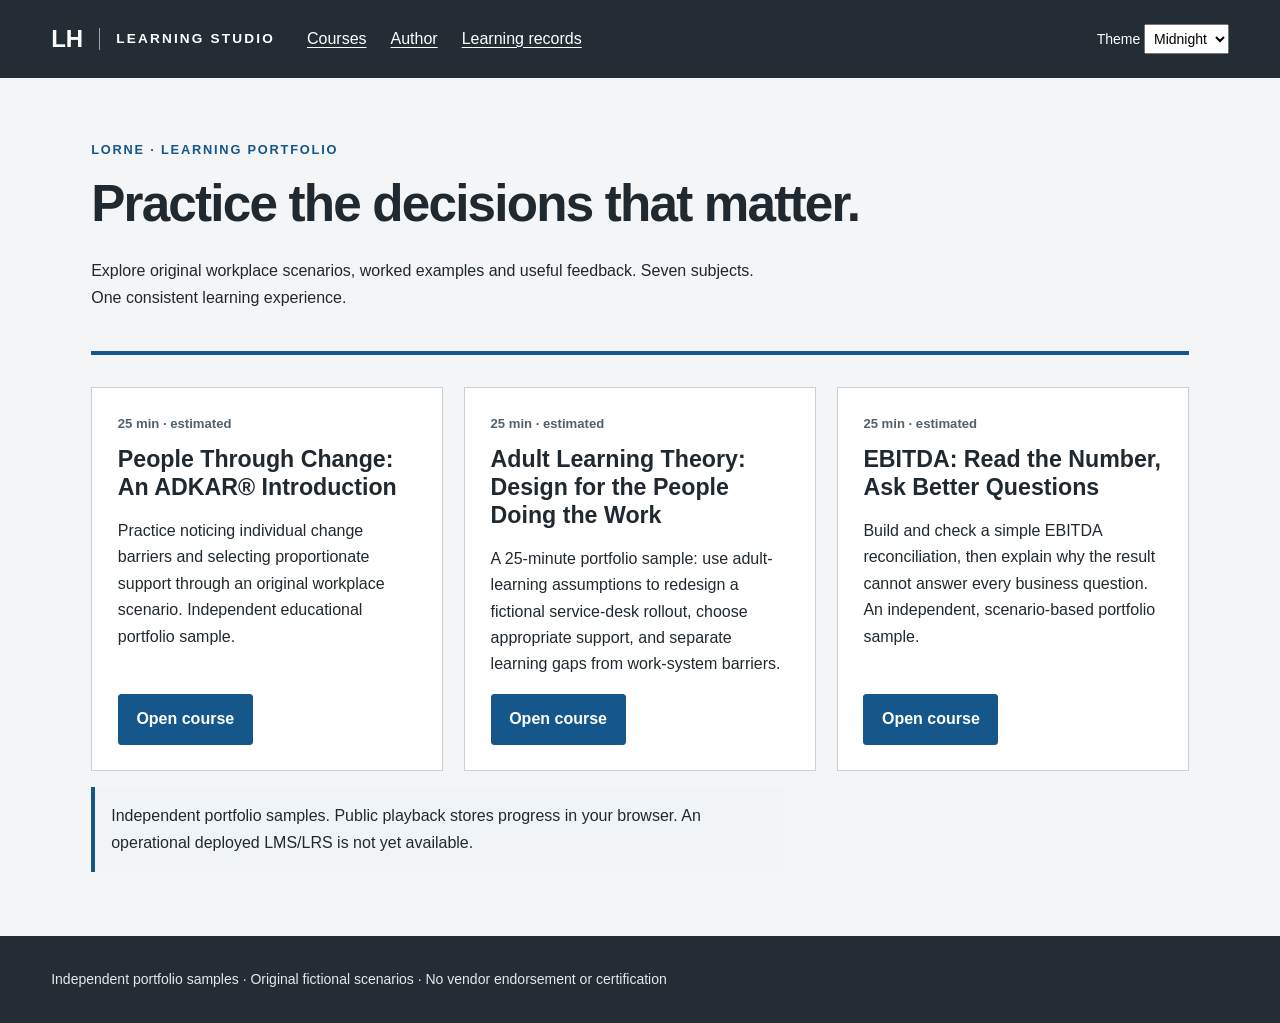
==== index.html @ cab21190 "Publish three-course static portfolio preview and editable source Includes EBITDA, ADKAR and Adult L" ====
<!doctype html>
<html lang="en"><head><meta charset="utf-8"><meta name="viewport" content="width=device-width,initial-scale=1"><meta name="description" content="Independent, scenario-based learning portfolio by Lorne Hopkins."><title>Learning studio | Lorne Hopkins</title><link rel="stylesheet" href="styles.css"><script type="module" src="app.js"></script></head>
<body><link rel="stylesheet" href="panels.css"><a class="skip" href="#main">Skip to learning content</a><header><a class="brand" href="./">LH <span>LEARNING STUDIO</span></a><nav aria-label="Main"><a href="./">Courses</a><a href="author.html">Author</a><a href="records.html">Learning records</a></nav><label class="theme-label">Theme <select id="theme"><option value="red">Garnet</option><option value="blue">Midnight</option></select></label></header>
<div id="app"><main id="main"><h1>Learning studio</h1><p role="status">Loading courses…</p></main></div>
<footer>Independent portfolio samples · Original fictional scenarios · No vendor endorsement or certification</footer></body></html>
---- styles.css ----
:root{--accent:#a72820;--dark:#242d34;--ink:#202930;--muted:#53616b;--paper:#fff;--bg:#f3f5f6;--line:#c9d1d7;font-family:Inter,Segoe UI,Arial,sans-serif;color:var(--ink);background:var(--bg);font-size:100%;line-height:1.65}*{box-sizing:border-box}body{margin:0}body[data-theme=blue]{--accent:#15578a}a{color:var(--accent);text-underline-offset:.2em}button,input,textarea,select{font:inherit}button,.button{display:inline-block;border:1px solid var(--accent);background:var(--accent);color:#fff;padding:.7rem 1.1rem;cursor:pointer;border-radius:3px;font-weight:600;text-decoration:none}button.secondary{background:white;color:var(--accent)}button:disabled{opacity:.5;cursor:not-allowed}button:hover{filter:brightness(.92)}:focus-visible{outline:3px solid #1475c1;outline-offset:4px}header{background:var(--dark);color:#fff;display:flex;align-items:center;gap:2rem;padding:1.2rem 4vw;flex-wrap:wrap}header a{color:#fff}header nav{display:flex;gap:1.5rem}.brand{font-size:1.5rem;font-weight:800;text-decoration:none;display:flex;align-items:center;gap:1rem}.brand span{font-size:.85rem;letter-spacing:.16em;border-left:1px solid #9aa6af;padding-left:1rem}.theme-label{margin-left:auto;font-size:.875rem}select{padding:.3rem}.skip{position:absolute;top:-100px;background:white;padding:1rem;z-index:10}.skip:focus{top:0}main{max-width:1200px;margin:auto;padding:3rem 4vw}.eyebrow{text-transform:uppercase;letter-spacing:.14em;font-size:.8rem;font-weight:700;color:var(--accent)}h1,h2,h3{line-height:1.2}h1{font-size:clamp(2rem,4vw,3.6rem);font-weight:650;letter-spacing:-.035em;margin:.5rem 0 1.5rem;max-width:900px}h2{font-size:1.8rem}h3{font-size:1.2rem}p{max-width:78ch}.intro{border-bottom:4px solid var(--accent);padding-bottom:1.5rem;margin-bottom:2rem}.muted{color:var(--muted)}.grid{display:grid;grid-template-columns:repeat(auto-fit,minmax(min(100%,290px),1fr));gap:1.3rem}.card{background:#fff;border:1px solid var(--line);padding:1.6rem;display:flex;flex-direction:column;align-items:flex-start;gap:.7rem}.card h2{font-size:1.45rem;margin:0}.card p{margin:.3rem 0}.card .button{margin-top:auto}.tag{font-size:.82rem;color:var(--muted);font-weight:600}.layout{display:grid;grid-template-columns:280px minmax(0,1fr);max-width:1500px;margin:auto}.sidebar{padding:2rem 1.5rem;background:#e8edef;border-right:1px solid var(--line)}.sidebar ol{padding:0;list-style:none}.sidebar button{display:block;width:100%;text-align:left;margin:.5rem 0;background:transparent;color:var(--ink);border-color:transparent;font-weight:400}.sidebar button[aria-current=step]{background:white;border-left:4px solid var(--accent);font-weight:700}.sidebar progress{width:100%;accent-color:var(--accent)}.course-main{margin:0;max-width:100%;padding:2.5rem clamp(1.2rem,4vw,4rem)}.prose{max-width:78ch}.prose p{white-space:pre-wrap}.callout,fieldset,.result{background:white;border:1px solid var(--line);padding:1.5rem;margin:1.5rem 0}fieldset{min-width:0}legend{font-weight:700;padding:0 .3rem}.choice{display:flex;align-items:flex-start;gap:.7rem;padding:.65rem .4rem;cursor:pointer}.choice input{margin-top:.45rem;width:1.15rem;height:1.15rem;flex-shrink:0}.feedback{border-left:4px solid var(--accent);padding:1rem;background:#f1f4f6;margin-top:1rem}.actions{display:flex;gap:1rem;justify-content:space-between;flex-wrap:wrap;margin:2rem 0}.status{font-size:.9rem;color:var(--muted)}textarea{width:100%;padding:1rem;min-height:150px;border:1px solid #697c89;resize:vertical}textarea.code{font-family:Consolas,monospace;min-height:60vh;font-size:.875rem}input[type=text]{padding:.5rem;width:100%}footer{padding:2rem 4vw;background:#242d34;color:#e4e9ed;font-size:.875rem}table{width:100%;border-collapse:collapse;background:white}td,th{text-align:left;padding:.8rem;border-bottom:1px solid var(--line)}.table-wrap{overflow:auto}details{margin:1rem 0}summary{cursor:pointer;font-weight:600}.error{border-left:4px solid #a72820;padding:1rem;background:#fff}.rubric dt{font-weight:700}.rubric dd{margin:0 0 1rem 1rem} @media(max-width:800px){.layout{grid-template-columns:1fr}.sidebar{border-right:0;border-bottom:1px solid var(--line)}.sidebar ol{display:flex;flex-wrap:wrap;gap:.5rem}.sidebar li{flex:1 1 180px}.course-main{padding:1.5rem}.theme-label{margin-left:0}header{gap:1rem}header nav{gap:1rem}h1{font-size:2.2rem}}@media(prefers-reduced-motion:reduce){*{scroll-behavior:auto!important}}@media print{header,.sidebar,.actions,footer{display:none}.layout{display:block}main{padding:0}button{display:none}}

[aria-label="Visual course editor"] label{display:block;margin:1rem 0;font-weight:600}[aria-label="Visual course editor"] input,[aria-label="Visual course editor"] textarea{display:block;width:100%;padding:.7rem;margin-top:.3rem;font:inherit}[aria-label="Visual course editor"] textarea{min-height:8rem}[aria-label="Visual course editor"] details{border:1px solid #b6c1c7;padding:1rem;margin:.8rem 0}
---- panels.css ----
.slide{background:white;border:1px solid var(--line);border-top:5px solid var(--accent);padding:clamp(1rem,3vw,2.5rem);min-height:340px}.slide h2{font-size:clamp(1.5rem,3vw,2.3rem);max-width:30ch}.visual-grid{display:grid;grid-template-columns:repeat(auto-fit,minmax(min(100%,180px),1fr));gap:1rem;padding:0;list-style-position:inside}.visual-card{background:#eef3f7;border:1px solid #c3d0da;padding:1.2rem}.visual-card p{font-size:1.15rem;font-weight:600;line-height:1.45}.bridge{display:flex;gap:.7rem;flex-wrap:wrap;padding:0;list-style:none}.bridge li{display:flex;flex-direction:column;min-width:95px;border-bottom:4px solid var(--accent);padding:.7rem;background:#edf2f5}.bridge strong{font-size:2rem}.bridge span{font-size:.875rem}.bridge li:last-child{background:var(--dark);color:white}.slide .feedback{font-size:.95rem}.reading-panels{max-width:80ch}
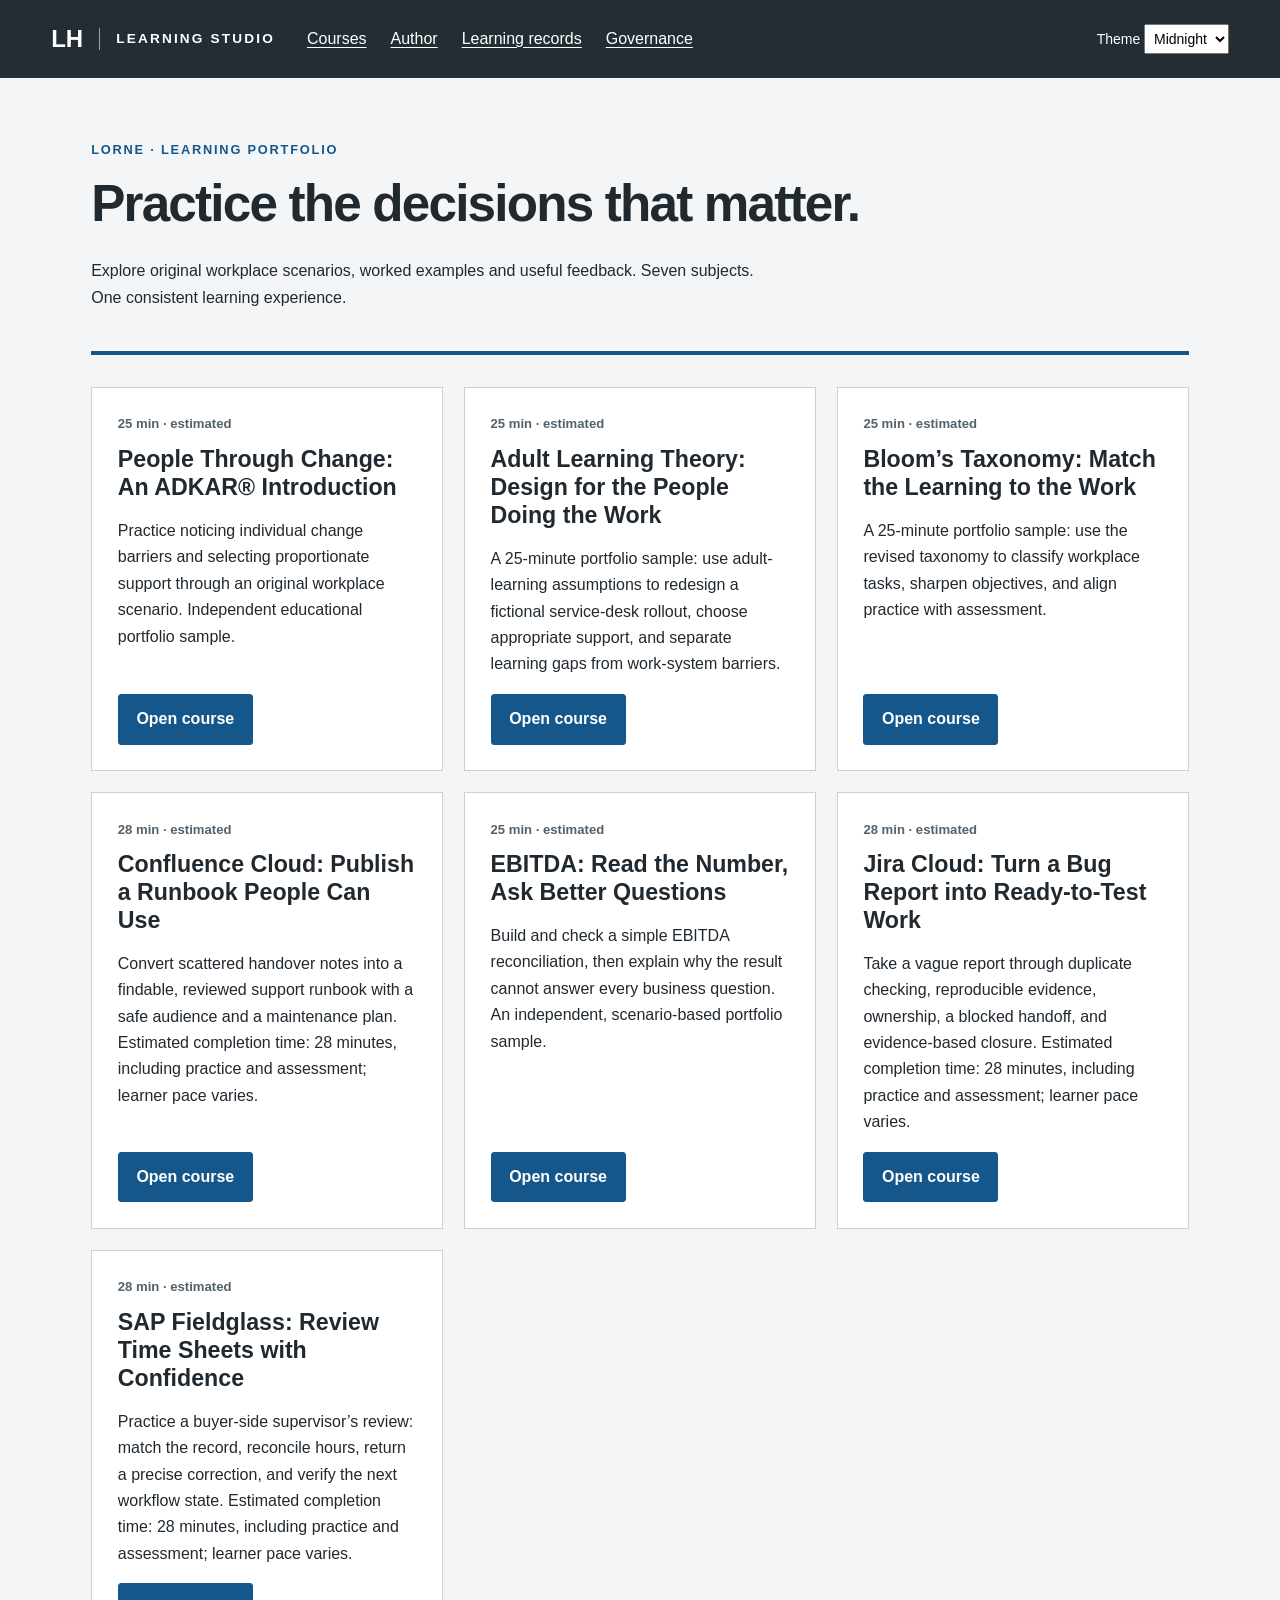
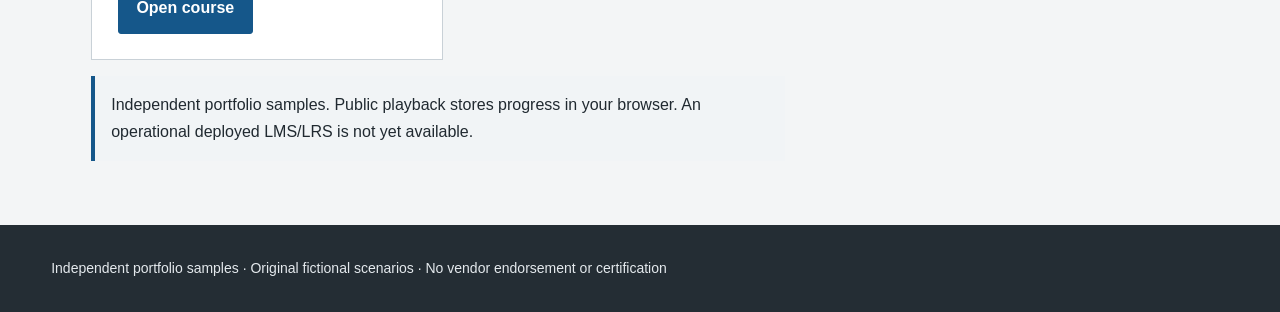
==== commit dbc29fed: "Publish seven-course Read/Watch portfolio and verified player" ====
--- a/index.html
+++ b/index.html
@@ -1,5 +1,5 @@
 <!doctype html>
 <html lang="en"><head><meta charset="utf-8"><meta name="viewport" content="width=device-width,initial-scale=1"><meta name="description" content="Independent, scenario-based learning portfolio by Lorne Hopkins."><title>Learning studio | Lorne Hopkins</title><link rel="stylesheet" href="styles.css"><script type="module" src="app.js"></script></head>
-<body><link rel="stylesheet" href="panels.css"><a class="skip" href="#main">Skip to learning content</a><header><a class="brand" href="./">LH <span>LEARNING STUDIO</span></a><nav aria-label="Main"><a href="./">Courses</a><a href="author.html">Author</a><a href="records.html">Learning records</a></nav><label class="theme-label">Theme <select id="theme"><option value="red">Garnet</option><option value="blue">Midnight</option></select></label></header>
+<body><link rel="stylesheet" href="panels.css"><a class="skip" href="#main">Skip to learning content</a><header><a class="brand" href="./">LH <span>LEARNING STUDIO</span></a><nav aria-label="Main"><a href="./">Courses</a><a href="author.html">Author</a><a href="records.html">Learning records</a><a href="governance.html">Governance</a></nav><label class="theme-label">Theme <select id="theme"><option value="red">Garnet</option><option value="blue">Midnight</option></select></label></header>
 <div id="app"><main id="main"><h1>Learning studio</h1><p role="status">Loading courses…</p></main></div>
 <footer>Independent portfolio samples · Original fictional scenarios · No vendor endorsement or certification</footer></body></html>
